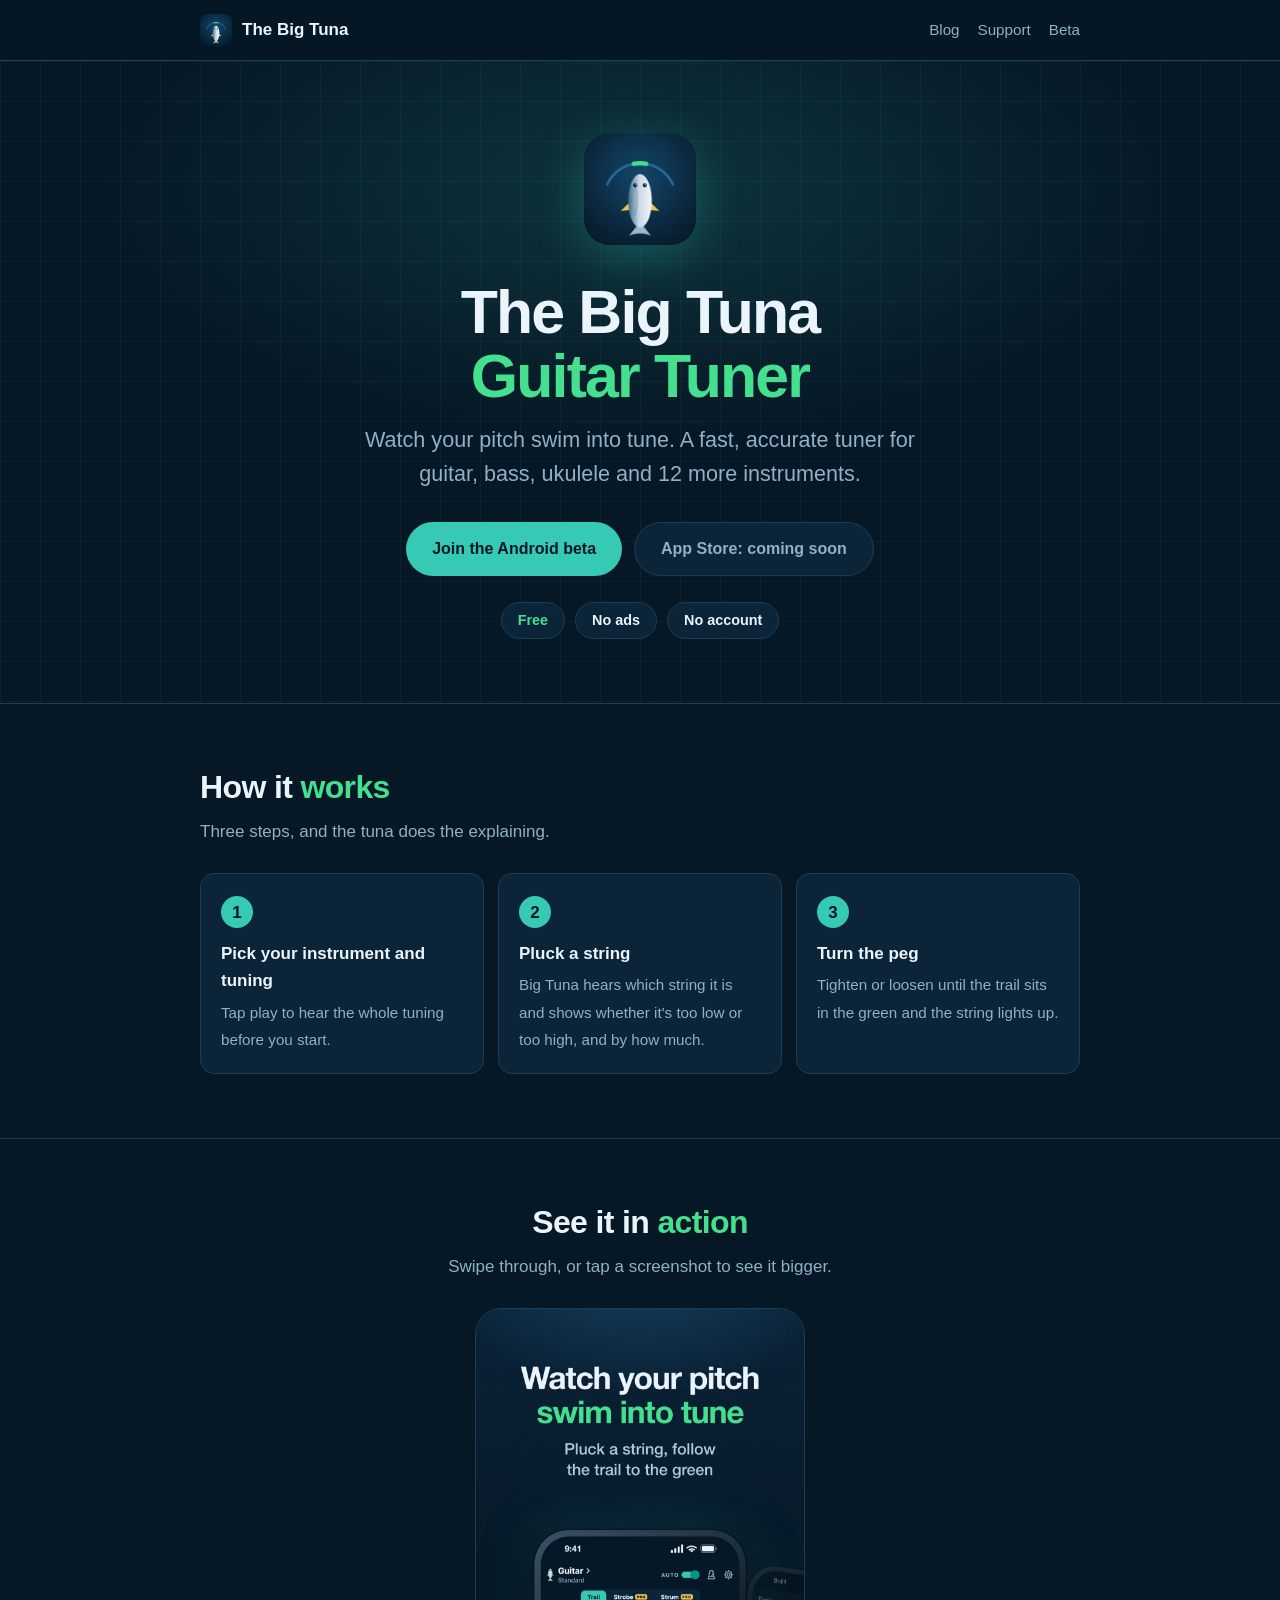
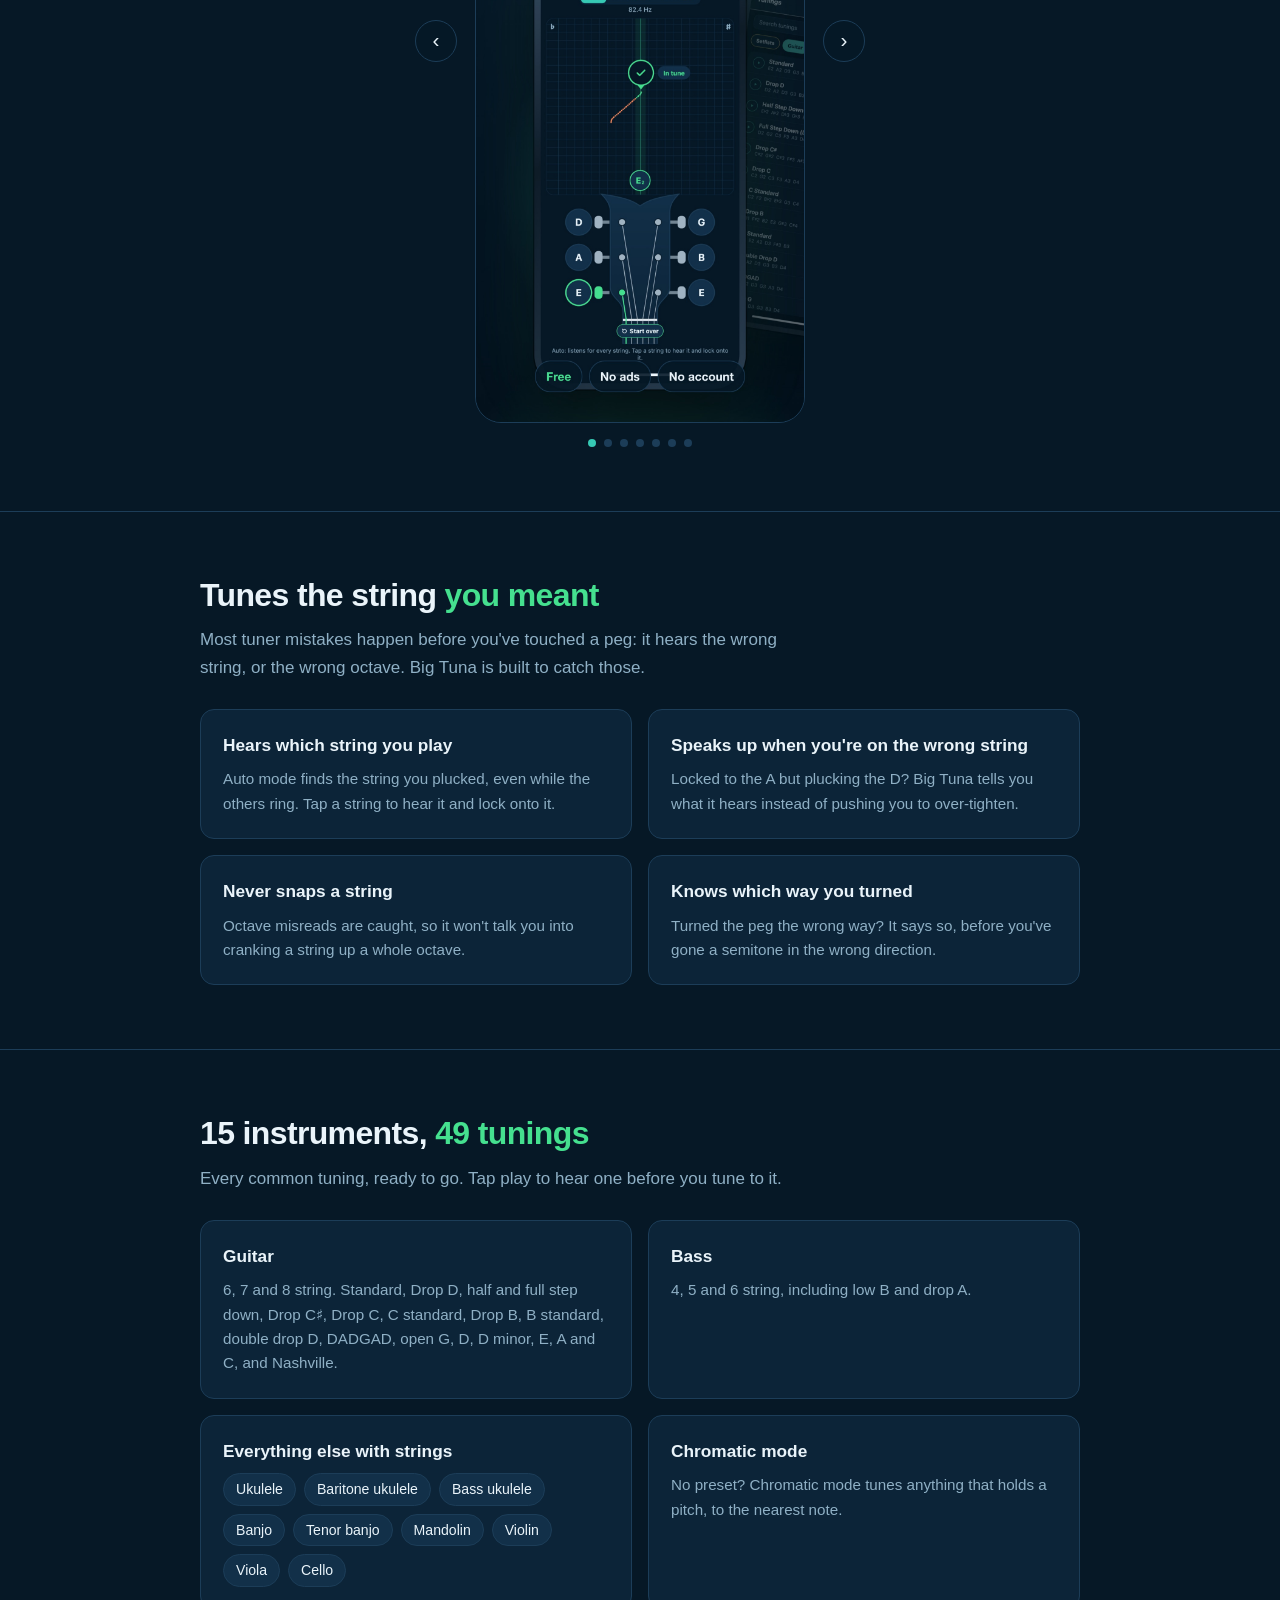
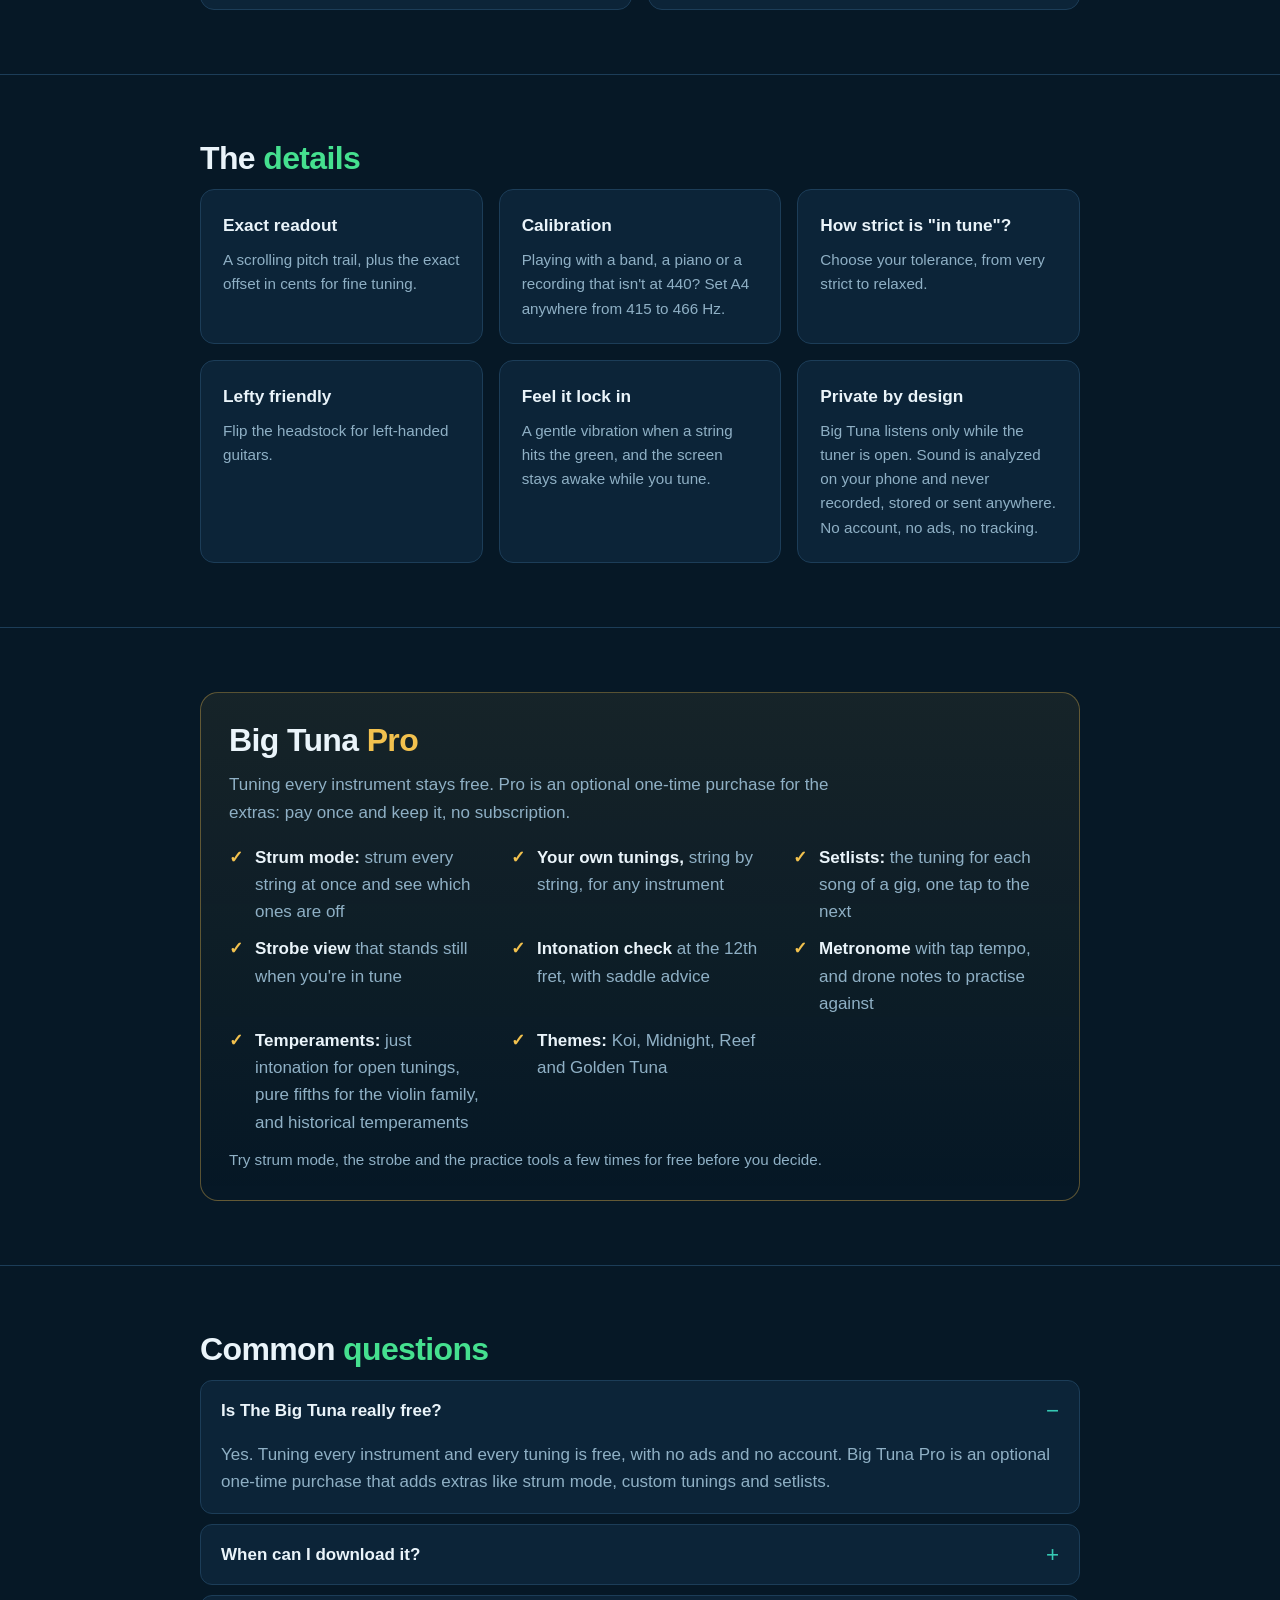
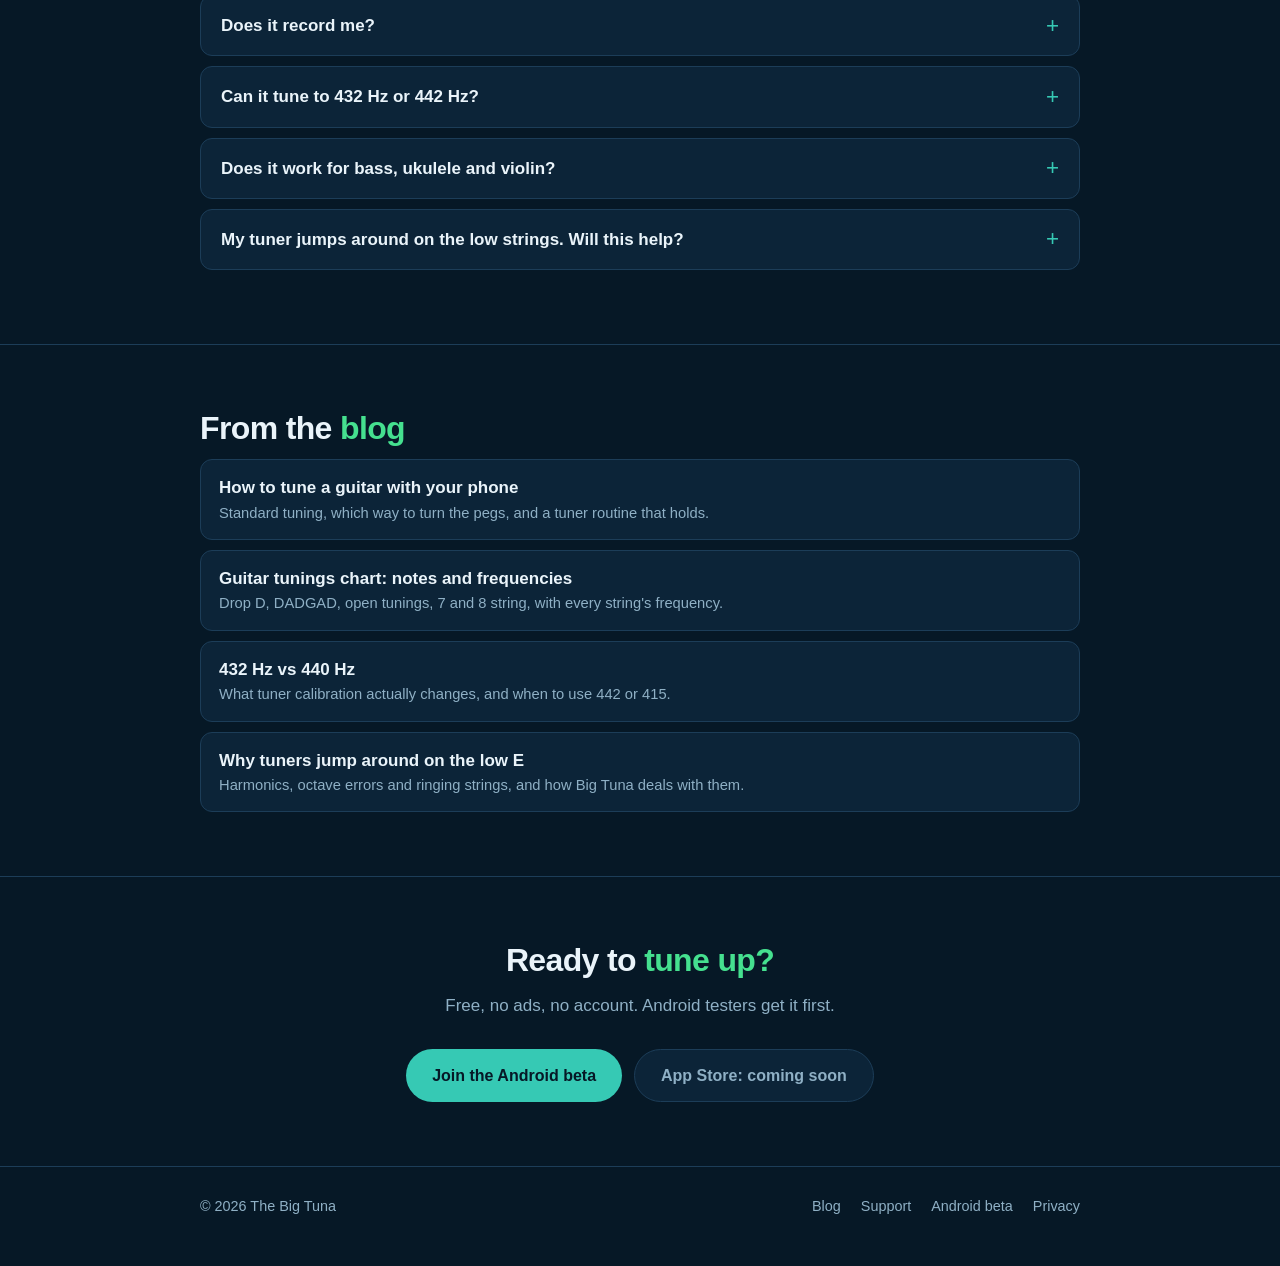
==== index.html @ bd8655a1 "Deploy site 2026-11-20T17:50Z" ====
<!doctype html>
<html lang="en">
<head>
  <meta charset="utf-8">
  <meta name="viewport" content="width=device-width, initial-scale=1">
  <title>The Big Tuna - Free Guitar Tuner App for Guitar, Bass &amp; Ukulele</title>
  <meta name="description" content="A fast, accurate tuner for guitar, bass, ukulele and 12 more instruments. Hears which string you play, 49 tunings, no ads, no account. Free for iPhone and Android.">
  <link rel="canonical" href="https://tnrich.github.io/big-tuna-site/">
  <link rel="icon" href="img/favicon.png">
  <meta name="theme-color" content="#061826">
  <meta property="og:type" content="website">
  <meta property="og:site_name" content="The Big Tuna">
  <meta property="og:url" content="https://tnrich.github.io/big-tuna-site/">
  <meta property="og:title" content="The Big Tuna - Guitar Tuner">
  <meta property="og:description" content="Watch your pitch swim into tune. Guitar, bass, ukulele and 12 more. Free, no ads, no account.">
  <meta property="og:image" content="https://tnrich.github.io/big-tuna-site/img/og.png">
  <meta name="twitter:card" content="summary_large_image">
  <meta name="twitter:title" content="The Big Tuna - Guitar Tuner">
  <meta name="twitter:description" content="Watch your pitch swim into tune. Guitar, bass, ukulele and 12 more. Free, no ads, no account.">
  <meta name="twitter:image" content="https://tnrich.github.io/big-tuna-site/img/og.png">
  <link rel="stylesheet" href="style.css?v=20eb42f7">
</head>
<body>

<nav>
  <div class="wrap">
    <a class="brand" href="./"><img src="img/icon.png" alt=""><span>The Big Tuna</span></a>
    <a class="link" href="blog/">Blog</a>
    <a class="link" href="support/">Support</a>
    <a class="link" href="beta/">Beta</a>
  </div>
</nav>

<header class="hero">
  <div class="wrap">
    <img class="icon" src="img/icon.png" width="112" height="112" alt="The Big Tuna app icon: a tuna swimming up the middle of a tuning meter">
    <h1>The Big Tuna <span class="green">Guitar Tuner</span></h1>
    <p class="tagline">Watch your pitch swim into tune. A fast, accurate tuner for guitar, bass, ukulele and 12 more instruments.</p>
    <div class="ctas">
      <a class="btn" href="beta/">Join the Android beta</a>
      <span class="btn soon">App Store: coming soon</span>
    </div>
    <div class="pills">
      <span class="pill green">Free</span>
      <span class="pill">No ads</span>
      <span class="pill">No account</span>
    </div>
  </div>
</header>

<section>
  <div class="wrap">
    <h2>How it <span class="accent">works</span></h2>
    <p class="lede">Three steps, and the tuna does the explaining.</p>
    <ol class="steps">
      <li><strong>Pick your instrument and tuning</strong><span>Tap play to hear the whole tuning before you start.</span></li>
      <li><strong>Pluck a string</strong><span>Big Tuna hears which string it is and shows whether it's too low or too high, and by how much.</span></li>
      <li><strong>Turn the peg</strong><span>Tighten or loosen until the trail sits in the green and the string lights up.</span></li>
    </ol>
  </div>
</section>

<section>
  <div class="wrap center">
    <h2>See it in <span class="accent">action</span></h2>
    <p class="lede">Swipe through, or tap a screenshot to see it bigger.</p>
    <div class="carousel">
      <button class="arrow prev" aria-label="Previous screenshot">&#8249;</button>
      <div class="shots">
        <img src="img/shots/01.jpg" width="1080" height="2346" alt="Watch your pitch swim into tune: the pitch trail reaching the green line on the low E string">
        <img src="img/shots/02.jpg" width="1080" height="2346" loading="lazy" alt="Know which way to turn: the A string reads 14 cents low, with a hint to tighten it">
        <img src="img/shots/03.jpg" width="1080" height="2346" loading="lazy" alt="49 tunings, 15 instruments: the tuning list with Drop D, DADGAD, open tunings and a play button to hear each one">
        <img src="img/shots/04.jpg" width="1080" height="2346" loading="lazy" alt="Hears which string you play: auto mode recognising the low D string in Drop D">
        <img src="img/shots/05.jpg" width="1080" height="2346" loading="lazy" alt="Not just guitar: ukulele and 5-string bass tunings">
        <img src="img/shots/06.jpg" width="1080" height="2346" loading="lazy" alt="Chromatic mode for any instrument that holds a pitch">
        <img src="img/shots/07.jpg" width="1080" height="2346" loading="lazy" alt="Private, free, no ads: sound stays on your phone, left-handed headstock and a gentle buzz when a string locks in">
      </div>
      <button class="arrow next" aria-label="Next screenshot">&#8250;</button>
      <div class="dots"></div>
    </div>
  </div>
</section>

<section>
  <div class="wrap">
    <h2>Tunes the string <span class="accent">you meant</span></h2>
    <p class="lede">Most tuner mistakes happen before you've touched a peg: it hears the wrong string, or the wrong octave. Big Tuna is built to catch those.</p>
    <div class="cards two">
      <div class="card"><h3>Hears which string you play</h3><p>Auto mode finds the string you plucked, even while the others ring. Tap a string to hear it and lock onto it.</p></div>
      <div class="card"><h3>Speaks up when you're on the wrong string</h3><p>Locked to the A but plucking the D? Big Tuna tells you what it hears instead of pushing you to over-tighten.</p></div>
      <div class="card"><h3>Never snaps a string</h3><p>Octave misreads are caught, so it won't talk you into cranking a string up a whole octave.</p></div>
      <div class="card"><h3>Knows which way you turned</h3><p>Turned the peg the wrong way? It says so, before you've gone a semitone in the wrong direction.</p></div>
    </div>
  </div>
</section>

<section>
  <div class="wrap">
    <h2>15 instruments, <span class="accent">49 tunings</span></h2>
    <p class="lede">Every common tuning, ready to go. Tap play to hear one before you tune to it.</p>
    <div class="cards two">
      <div class="card"><h3>Guitar</h3><p>6, 7 and 8 string. Standard, Drop D, half and full step down, Drop C&sharp;, Drop C, C standard, Drop B, B standard, double drop D, DADGAD, open G, D, D minor, E, A and C, and Nashville.</p></div>
      <div class="card"><h3>Bass</h3><p>4, 5 and 6 string, including low B and drop A.</p></div>
      <div class="card"><h3>Everything else with strings</h3>
        <div class="chips"><span>Ukulele</span><span>Baritone ukulele</span><span>Bass ukulele</span><span>Banjo</span><span>Tenor banjo</span><span>Mandolin</span><span>Violin</span><span>Viola</span><span>Cello</span></div>
      </div>
      <div class="card"><h3>Chromatic mode</h3><p>No preset? Chromatic mode tunes anything that holds a pitch, to the nearest note.</p></div>
    </div>
  </div>
</section>

<section>
  <div class="wrap">
    <h2>The <span class="accent">details</span></h2>
    <div class="cards">
      <div class="card"><h3>Exact readout</h3><p>A scrolling pitch trail, plus the exact offset in cents for fine tuning.</p></div>
      <div class="card"><h3>Calibration</h3><p>Playing with a band, a piano or a recording that isn't at 440? Set A4 anywhere from 415 to 466&nbsp;Hz.</p></div>
      <div class="card"><h3>How strict is "in tune"?</h3><p>Choose your tolerance, from very strict to relaxed.</p></div>
      <div class="card"><h3>Lefty friendly</h3><p>Flip the headstock for left-handed guitars.</p></div>
      <div class="card"><h3>Feel it lock in</h3><p>A gentle vibration when a string hits the green, and the screen stays awake while you tune.</p></div>
      <div class="card"><h3>Private by design</h3><p>Big Tuna listens only while the tuner is open. Sound is analyzed on your phone and never recorded, stored or sent anywhere. No account, no ads, no tracking.</p></div>
    </div>
  </div>
</section>

<section>
  <div class="wrap">
    <div class="pro">
      <h2>Big Tuna <span class="gold">Pro</span></h2>
      <p class="lede" style="margin-bottom:0">Tuning every instrument stays free. Pro is an optional one-time purchase for the extras: pay once and keep it, no subscription.</p>
      <ul>
        <li><strong>Strum mode:</strong> strum every string at once and see which ones are off</li>
        <li><strong>Your own tunings,</strong> string by string, for any instrument</li>
        <li><strong>Setlists:</strong> the tuning for each song of a gig, one tap to the next</li>
        <li><strong>Strobe view</strong> that stands still when you're in tune</li>
        <li><strong>Intonation check</strong> at the 12th fret, with saddle advice</li>
        <li><strong>Metronome</strong> with tap tempo, and drone notes to practise against</li>
        <li><strong>Temperaments:</strong> just intonation for open tunings, pure fifths for the violin family, and historical temperaments</li>
        <li><strong>Themes:</strong> Koi, Midnight, Reef and Golden Tuna</li>
      </ul>
      <p class="note">Try strum mode, the strobe and the practice tools a few times for free before you decide.</p>
    </div>
  </div>
</section>

<section>
  <div class="wrap">
    <h2>Common <span class="accent">questions</span></h2>
    <div class="faq">
      <details open>
        <summary>Is The Big Tuna really free?</summary>
        <p>Yes. Tuning every instrument and every tuning is free, with no ads and no account. Big Tuna Pro is an optional one-time purchase that adds extras like strum mode, custom tunings and setlists.</p>
      </details>
      <details>
        <summary>When can I download it?</summary>
        <p>Big Tuna is coming to the App Store and Google Play. On Android you can use it today by joining the free beta.</p>
      </details>
      <details>
        <summary>Does it record me?</summary>
        <p>No. It listens only while the tuner is open, analyzes the sound on your phone in real time, and never records, stores or sends it anywhere.</p>
      </details>
      <details>
        <summary>Can it tune to 432 Hz or 442 Hz?</summary>
        <p>Yes. Settings &rarr; Calibration (A4) sets the reference pitch anywhere from 415 to 466&nbsp;Hz.</p>
      </details>
      <details>
        <summary>Does it work for bass, ukulele and violin?</summary>
        <p>Yes: 4, 5 and 6 string bass, soprano, concert, tenor, baritone and bass ukulele, banjo, tenor banjo, mandolin, violin, viola and cello, plus a chromatic mode for anything else.</p>
      </details>
      <details>
        <summary>My tuner jumps around on the low strings. Will this help?</summary>
        <p>That's exactly what Big Tuna is built to handle: it catches octave misreads and picks out the string you plucked while others ring. Plucking one string firmly, close to the phone, helps any tuner.</p>
      </details>
    </div>
  </div>
</section>

<section>
  <div class="wrap">
    <h2>From the <span class="accent">blog</span></h2>
    <div class="readnext">
      <a href="blog/how-to-tune-a-guitar-with-your-phone/">How to tune a guitar with your phone<span>Standard tuning, which way to turn the pegs, and a tuner routine that holds.</span></a>
      <a href="blog/guitar-tunings-chart/">Guitar tunings chart: notes and frequencies<span>Drop D, DADGAD, open tunings, 7 and 8 string, with every string's frequency.</span></a>
      <a href="blog/432-hz-vs-440-hz/">432 Hz vs 440 Hz<span>What tuner calibration actually changes, and when to use 442 or 415.</span></a>
      <a href="blog/why-guitar-tuners-jump-around/">Why tuners jump around on the low E<span>Harmonics, octave errors and ringing strings, and how Big Tuna deals with them.</span></a>
    </div>
  </div>
</section>

<section>
  <div class="wrap center">
    <h2>Ready to <span class="accent">tune up?</span></h2>
    <p class="lede">Free, no ads, no account. Android testers get it first.</p>
    <div class="ctas">
      <a class="btn" href="beta/">Join the Android beta</a>
      <span class="btn soon">App Store: coming soon</span>
    </div>
  </div>
</section>

<footer>
  <div class="wrap">
    <span>© 2026 The Big Tuna</span>
    <a href="blog/">Blog</a>
    <a href="support/">Support</a>
    <a href="beta/">Android beta</a>
    <a href="privacy/">Privacy</a>
  </div>
</footer>

<div class="lightbox" id="lightbox"><img alt=""></div>
<script>
  const lb = document.getElementById('lightbox'), lbImg = lb.querySelector('img');
  document.querySelectorAll('.shots img').forEach(img => img.addEventListener('click', () => {
    lbImg.src = img.src; lbImg.alt = img.alt; lb.classList.add('open');
  }));
  lb.addEventListener('click', () => lb.classList.remove('open'));
  document.addEventListener('keydown', e => { if (e.key === 'Escape') lb.classList.remove('open'); });

  const track = document.querySelector('.shots'), slides = [...track.children], dots = document.querySelector('.dots');
  slides.forEach((_, i) => { const d = document.createElement('button'); d.setAttribute('aria-label', 'Screenshot ' + (i + 1)); d.onclick = () => go(i); dots.appendChild(d); });
  const go = i => track.scrollTo({ left: slides[(i + slides.length) % slides.length].offsetLeft - track.offsetLeft, behavior: 'smooth' });
  const current = () => Math.round(track.scrollLeft / (slides[0].offsetWidth + 16));
  document.querySelector('.arrow.prev').onclick = () => go(current() - 1);
  document.querySelector('.arrow.next').onclick = () => go(current() + 1);
  const sync = () => [...dots.children].forEach((d, i) => d.classList.toggle('active', i === current()));
  track.addEventListener('scroll', sync, { passive: true }); sync();
</script>

<script type="application/ld+json">
{
  "@context": "https://schema.org",
  "@graph": [
    {
      "@type": "WebSite",
      "@id": "https://tnrich.github.io/big-tuna-site/#website",
      "name": "The Big Tuna",
      "alternateName": ["Big Tuna", "The Big Tuna - Guitar Tuner", "Big Tuna Guitar Tuner"],
      "url": "https://tnrich.github.io/big-tuna-site/",
      "inLanguage": "en"
    },
    {
      "@type": "MobileApplication",
      "name": "The Big Tuna - Guitar Tuner",
      "alternateName": ["The Big Tuna", "Big Tuna", "Big Tuna Guitar Tuner"],
      "operatingSystem": "iOS, Android",
      "applicationCategory": "MusicApplication",
      "applicationSubCategory": "Tuner",
      "description": "A fast, accurate tuner for guitar, bass, ukulele and 12 more instruments, with 49 tunings, automatic string detection and a chromatic mode. Free, no ads, no account.",
      "url": "https://tnrich.github.io/big-tuna-site/",
      "image": "https://tnrich.github.io/big-tuna-site/img/icon.png",
      "screenshot": "https://tnrich.github.io/big-tuna-site/img/shots/01.jpg",
      "offers": [
        { "@type": "Offer", "price": "0", "priceCurrency": "USD", "description": "Free" },
        { "@type": "Offer", "price": "4.99", "priceCurrency": "USD", "description": "Big Tuna Pro, one-time purchase" }
      ]
    },
    {
      "@type": "FAQPage",
      "mainEntity": [
        { "@type": "Question", "name": "Is The Big Tuna really free?", "acceptedAnswer": { "@type": "Answer", "text": "Yes. Tuning every instrument and every tuning is free, with no ads and no account. Big Tuna Pro is an optional one-time purchase that adds extras like strum mode, custom tunings and setlists." } },
        { "@type": "Question", "name": "When can I download it?", "acceptedAnswer": { "@type": "Answer", "text": "Big Tuna is coming to the App Store and Google Play. On Android you can use it today by joining the free beta." } },
        { "@type": "Question", "name": "Does it record me?", "acceptedAnswer": { "@type": "Answer", "text": "No. It listens only while the tuner is open, analyzes the sound on your phone in real time, and never records, stores or sends it anywhere." } },
        { "@type": "Question", "name": "Can it tune to 432 Hz or 442 Hz?", "acceptedAnswer": { "@type": "Answer", "text": "Yes. Settings → Calibration (A4) sets the reference pitch anywhere from 415 to 466 Hz." } },
        { "@type": "Question", "name": "Does it work for bass, ukulele and violin?", "acceptedAnswer": { "@type": "Answer", "text": "Yes: 4, 5 and 6 string bass, soprano, concert, tenor, baritone and bass ukulele, banjo, tenor banjo, mandolin, violin, viola and cello, plus a chromatic mode for anything else." } },
        { "@type": "Question", "name": "My tuner jumps around on the low strings. Will this help?", "acceptedAnswer": { "@type": "Answer", "text": "That's exactly what Big Tuna is built to handle: it catches octave misreads and picks out the string you plucked while others ring. Plucking one string firmly, close to the phone, helps any tuner." } }
      ]
    }
  ]
}
</script>
</body>
</html>
---- style.css ----
:root {
  --bg: #061826;
  --raised: #0c2438;
  --raised-2: #123049;
  --border: #1c3d58;
  --text: #eaf4fa;
  --muted: #8fb0c5;
  --accent: #36c9b4;
  --green: #45e08f;
  --gold: #f2c14e;
  --coral: #ff8a5b;
  --grid: rgba(54, 201, 180, 0.06);
}

* { margin: 0; padding: 0; box-sizing: border-box; }
html { scroll-behavior: smooth; }
body {
  background: var(--bg);
  color: var(--text);
  font: 17px/1.6 -apple-system, BlinkMacSystemFont, "Segoe UI", Roboto, Helvetica, Arial, sans-serif;
  -webkit-font-smoothing: antialiased;
}
a { color: var(--accent); }
img { max-width: 100%; }

.wrap { max-width: 920px; margin: 0 auto; padding: 0 20px; }
.narrow { max-width: 720px; }

/* Nav */
nav { border-bottom: 1px solid var(--border); padding: 14px 0; background: rgba(6, 24, 38, 0.85); position: sticky; top: 0; z-index: 20; backdrop-filter: blur(10px); -webkit-backdrop-filter: blur(10px); }
nav .wrap { display: flex; align-items: center; gap: 18px; }
nav img { width: 32px; height: 32px; border-radius: 8px; }
nav .brand { display: flex; align-items: center; gap: 10px; font-weight: 700; color: var(--text); text-decoration: none; margin-right: auto; white-space: nowrap; }
nav a.link { color: var(--muted); text-decoration: none; font-size: 0.95rem; white-space: nowrap; }
nav a.link:hover, nav a.link[aria-current] { color: var(--text); }
@media (max-width: 480px) {
  nav .wrap { gap: 12px; }
  nav .brand span { display: none; }
  nav a.link { font-size: 0.9rem; }
}

/* Hero */
.hero {
  position: relative;
  overflow: hidden;
  padding: 72px 0 64px;
  text-align: center;
  background:
    radial-gradient(ellipse 60% 55% at 50% 20%, rgba(54, 201, 180, 0.16), transparent 70%),
    linear-gradient(var(--grid) 1px, transparent 1px) 0 0 / 40px 40px,
    linear-gradient(90deg, var(--grid) 1px, transparent 1px) 0 0 / 40px 40px;
  border-bottom: 1px solid var(--border);
}
.hero .icon { width: 112px; height: 112px; border-radius: 26px; box-shadow: 0 12px 48px rgba(54, 201, 180, 0.28); }
.hero h1 { font-size: clamp(2.3rem, 7vw, 3.8rem); line-height: 1.05; letter-spacing: -0.03em; margin: 28px 0 14px; }
.hero h1 .green { color: var(--green); display: block; }
.hero .tagline { font-size: clamp(1.1rem, 2.6vw, 1.35rem); color: var(--muted); max-width: 560px; margin: 0 auto; }
.ctas { display: flex; gap: 12px; justify-content: center; flex-wrap: wrap; margin-top: 30px; }
.btn {
  display: inline-flex; align-items: center; gap: 8px;
  background: var(--accent); color: var(--bg);
  font-weight: 700; text-decoration: none;
  padding: 13px 26px; border-radius: 999px; border: 0;
  font-size: 1rem; cursor: pointer; font-family: inherit;
}
.btn:hover { background: var(--green); }
.btn.ghost { background: transparent; color: var(--text); border: 1px solid var(--border); }
.btn.ghost:hover { border-color: var(--accent); background: transparent; }
.btn.soon { background: var(--raised); color: var(--muted); border: 1px solid var(--border); cursor: default; }
.pills { display: flex; gap: 10px; justify-content: center; flex-wrap: wrap; margin-top: 26px; }
.pill { border: 1px solid var(--border); background: var(--raised); border-radius: 999px; padding: 6px 16px; font-size: 0.9rem; font-weight: 600; }
.pill.green { color: var(--green); }

/* Sections */
section { padding: 64px 0; }
section + section { border-top: 1px solid var(--border); }
h2 { font-size: clamp(1.6rem, 4vw, 2rem); line-height: 1.2; letter-spacing: -0.02em; margin-bottom: 12px; }
h2 .accent { color: var(--green); }
.lede { color: var(--muted); max-width: 620px; margin-bottom: 28px; }
.center { text-align: center; }
.center .lede { margin-left: auto; margin-right: auto; }

.steps { list-style: none; counter-reset: step; display: grid; gap: 14px; grid-template-columns: repeat(auto-fit, minmax(240px, 1fr)); }
.steps li { counter-increment: step; background: var(--raised); border: 1px solid var(--border); border-radius: 14px; padding: 22px 20px 20px; }
.steps li::before {
  content: counter(step);
  display: flex; align-items: center; justify-content: center;
  width: 32px; height: 32px; border-radius: 50%;
  background: var(--accent); color: var(--bg); font-weight: 800; margin-bottom: 12px;
}
.steps strong { display: block; margin-bottom: 4px; }
.steps span { color: var(--muted); font-size: 0.95rem; }

.cards { display: grid; grid-template-columns: repeat(auto-fit, minmax(250px, 1fr)); gap: 16px; }
.cards.two { grid-template-columns: repeat(2, 1fr); }
@media (max-width: 640px) { .cards.two { grid-template-columns: 1fr; } }
.card { background: var(--raised); border: 1px solid var(--border); border-radius: 14px; padding: 22px; }
.card h3 { font-size: 1.08rem; margin-bottom: 8px; }
.card p { color: var(--muted); font-size: 0.95rem; }
.card .tag { display: inline-block; font-size: 0.7rem; font-weight: 800; letter-spacing: 0.06em; color: var(--bg); background: var(--gold); border-radius: 6px; padding: 1px 7px; margin-left: 6px; vertical-align: 2px; }

.chips { display: flex; flex-wrap: wrap; gap: 8px; margin-top: 8px; }
.chips span { background: var(--raised-2); border: 1px solid var(--border); border-radius: 999px; padding: 4px 12px; font-size: 0.88rem; }

.pro { background: linear-gradient(180deg, rgba(242, 193, 78, 0.07), transparent); border: 1px solid rgba(242, 193, 78, 0.35); border-radius: 18px; padding: 28px; }
.pro h2 .gold { color: var(--gold); }
.pro ul { list-style: none; display: grid; gap: 10px 24px; grid-template-columns: repeat(auto-fit, minmax(250px, 1fr)); margin: 18px 0 8px; }
.pro li { padding-left: 26px; position: relative; color: var(--muted); }
.pro li::before { content: "✓"; position: absolute; left: 0; color: var(--gold); font-weight: 800; }
.pro li strong { color: var(--text); }
.pro .note { color: var(--muted); font-size: 0.95rem; margin-top: 12px; }

/* Screenshot carousel */
.carousel { position: relative; max-width: 330px; margin: 8px auto 0; }
.shots { display: flex; gap: 16px; overflow-x: auto; scroll-snap-type: x mandatory; scrollbar-width: none; }
.shots::-webkit-scrollbar { display: none; }
.shots img { flex: 0 0 100%; width: 100%; height: auto; scroll-snap-align: center; border-radius: 26px; border: 1px solid var(--border); cursor: zoom-in; }
.carousel .arrow { position: absolute; top: 45%; transform: translateY(-50%); width: 42px; height: 42px; border-radius: 50%; border: 1px solid var(--border); background: rgba(6, 24, 38, 0.8); color: var(--text); font-size: 1.3rem; line-height: 1; cursor: pointer; }
.carousel .arrow:hover { border-color: var(--accent); }
.carousel .prev { left: -60px; }
.carousel .next { right: -60px; }
@media (max-width: 480px) { .carousel .prev { left: 8px; } .carousel .next { right: 8px; } }
.dots { display: flex; justify-content: center; gap: 8px; margin-top: 16px; }
.dots button { width: 8px; height: 8px; border-radius: 50%; border: 0; padding: 0; background: var(--border); cursor: pointer; }
.dots button.active { background: var(--accent); }
.lightbox { position: fixed; inset: 0; z-index: 50; display: none; align-items: center; justify-content: center; background: rgba(0, 0, 0, 0.9); padding: 24px; cursor: zoom-out; }
.lightbox.open { display: flex; }
.lightbox img { max-height: 100%; max-width: 100%; border-radius: 24px; }

/* FAQ */
.faq details { background: var(--raised); border: 1px solid var(--border); border-radius: 12px; margin-bottom: 10px; }
.faq summary { cursor: pointer; padding: 16px 20px; font-weight: 600; list-style: none; position: relative; padding-right: 48px; }
.faq summary::-webkit-details-marker { display: none; }
.faq summary::after { content: "+"; position: absolute; right: 20px; top: 50%; transform: translateY(-50%); color: var(--accent); font-size: 1.4rem; font-weight: 400; }
.faq details[open] summary::after { content: "−"; }
.faq details p { padding: 0 20px 18px; color: var(--muted); }

.readnext { display: grid; gap: 10px; }
.readnext a { display: block; background: var(--raised); border: 1px solid var(--border); border-radius: 12px; padding: 14px 18px; color: var(--text); text-decoration: none; font-weight: 600; }
.readnext a:hover { border-color: var(--accent); }
.readnext a span { display: block; color: var(--muted); font-weight: 400; font-size: 0.92rem; }

/* Prose pages: support, privacy, beta, blog posts */
.prose { padding-top: 52px; padding-bottom: 72px; }
.prose h1 { font-size: clamp(1.9rem, 5vw, 2.5rem); line-height: 1.15; letter-spacing: -0.02em; margin-bottom: 10px; }
.prose .meta { color: var(--muted); margin-bottom: 32px; }
.prose h2 { font-size: 1.35rem; margin: 40px 0 12px; }
.prose h3 { font-size: 1.1rem; margin: 28px 0 8px; }
.prose p, .prose ul, .prose ol, .prose table, .prose pre { margin-bottom: 16px; }
.prose p, .prose li { color: #c9dbe6; }
.prose strong { color: var(--text); }
.prose ul, .prose ol { padding-left: 24px; }
.prose li { margin: 6px 0; }
.prose li::marker { color: var(--accent); }
.prose code { background: var(--raised); border: 1px solid var(--border); border-radius: 6px; padding: 1px 6px; font-size: 0.88em; }
.prose pre { background: var(--raised); border: 1px solid var(--border); border-radius: 12px; padding: 16px; overflow-x: auto; font-size: 0.88rem; line-height: 1.5; }
.prose pre code { background: none; border: 0; padding: 0; }
.prose blockquote { border-left: 3px solid var(--accent); padding-left: 16px; color: var(--muted); margin: 0 0 16px; }
.prose hr { border: 0; border-top: 1px solid var(--border); margin: 36px 0; }
.table-wrap { overflow-x: auto; margin-bottom: 16px; border: 1px solid var(--border); border-radius: 12px; }
.prose table { border-collapse: collapse; width: 100%; font-size: 0.93rem; margin: 0; }
.prose th, .prose td { text-align: left; padding: 9px 14px; border-bottom: 1px solid var(--border); white-space: nowrap; }
.prose th { background: var(--raised); color: var(--text); font-weight: 700; }
.prose td { color: #c9dbe6; }
.prose tr:last-child td { border-bottom: 0; }
.prose td.num, .prose th.num { text-align: right; font-variant-numeric: tabular-nums; }
.callout { background: var(--raised); border: 1px solid var(--border); border-left: 3px solid var(--accent); border-radius: 12px; padding: 16px 20px; margin: 20px 0 24px; }
.callout p:last-child { margin-bottom: 0; }
.callout.app { border-left-color: var(--gold); }
figure.shot { max-width: 300px; margin: 20px auto 26px; }
figure.shot img { display: block; width: 100%; height: auto; border: 1px solid var(--border); border-radius: 18px; }
figcaption { font-size: 0.86rem; color: var(--muted); margin-top: 8px; text-align: center; line-height: 1.45; }
.steps-list { padding-left: 1.4em; }
.steps-list li { margin: 0 0 1em; padding-left: 4px; }
.steps-list a { overflow-wrap: anywhere; }
.post-cta { margin-top: 40px; padding: 22px; background: var(--raised); border: 1px solid var(--border); border-radius: 14px; display: flex; gap: 16px; align-items: center; }
.post-cta img { width: 56px; height: 56px; border-radius: 13px; flex: none; }
.post-cta p { margin: 0 !important; color: var(--muted); }
.post-cta strong { display: block; color: var(--text); }

/* Blog index */
.posts { list-style: none; padding: 0 !important; }
.posts li { border-top: 1px solid var(--border); padding: 22px 0; margin: 0 !important; }
.posts li:last-child { border-bottom: 1px solid var(--border); }
.posts h2 { font-size: 1.2rem; margin: 0 0 6px; }
.posts h2 a { color: var(--text); text-decoration: none; }
.posts h2 a:hover { color: var(--accent); }
.posts p { margin: 0 0 6px !important; }
.posts .date { color: var(--muted); font-size: 0.88rem; }

/* Support contact form */
.contact-form { margin-top: 16px; display: grid; gap: 14px; }
.contact-form .row { display: grid; grid-template-columns: 1fr 1fr; gap: 14px; }
.contact-form label { display: grid; gap: 6px; font-size: 15px; font-weight: 600; }
.contact-form .opt { font-weight: 400; color: var(--muted); }
.contact-form input, .contact-form select, .contact-form textarea { width: 100%; background: var(--bg); color: var(--text); border: 1px solid var(--border); border-radius: 8px; padding: 10px 12px; font: inherit; font-weight: 400; }
.contact-form textarea { resize: vertical; }
.contact-form input:focus, .contact-form select:focus, .contact-form textarea:focus { outline: none; border-color: var(--accent); }
.contact-form button { justify-self: start; }
.contact-form button:disabled { opacity: 0.6; cursor: default; }
.contact-form .hp { position: absolute; left: -9999px; }
.form-status { margin: 0 !important; color: var(--green) !important; }
.form-status:empty { display: none; }
.form-status.error { color: var(--coral) !important; }
@media (max-width: 600px) { .contact-form .row { grid-template-columns: 1fr; } }

/* Footer */
footer { border-top: 1px solid var(--border); padding: 28px 0 48px; color: var(--muted); font-size: 0.9rem; }
footer .wrap { display: flex; flex-wrap: wrap; gap: 8px 20px; align-items: center; }
footer a { color: var(--muted); text-decoration: none; }
footer a:hover { color: var(--text); }
footer span:first-child { margin-right: auto; }
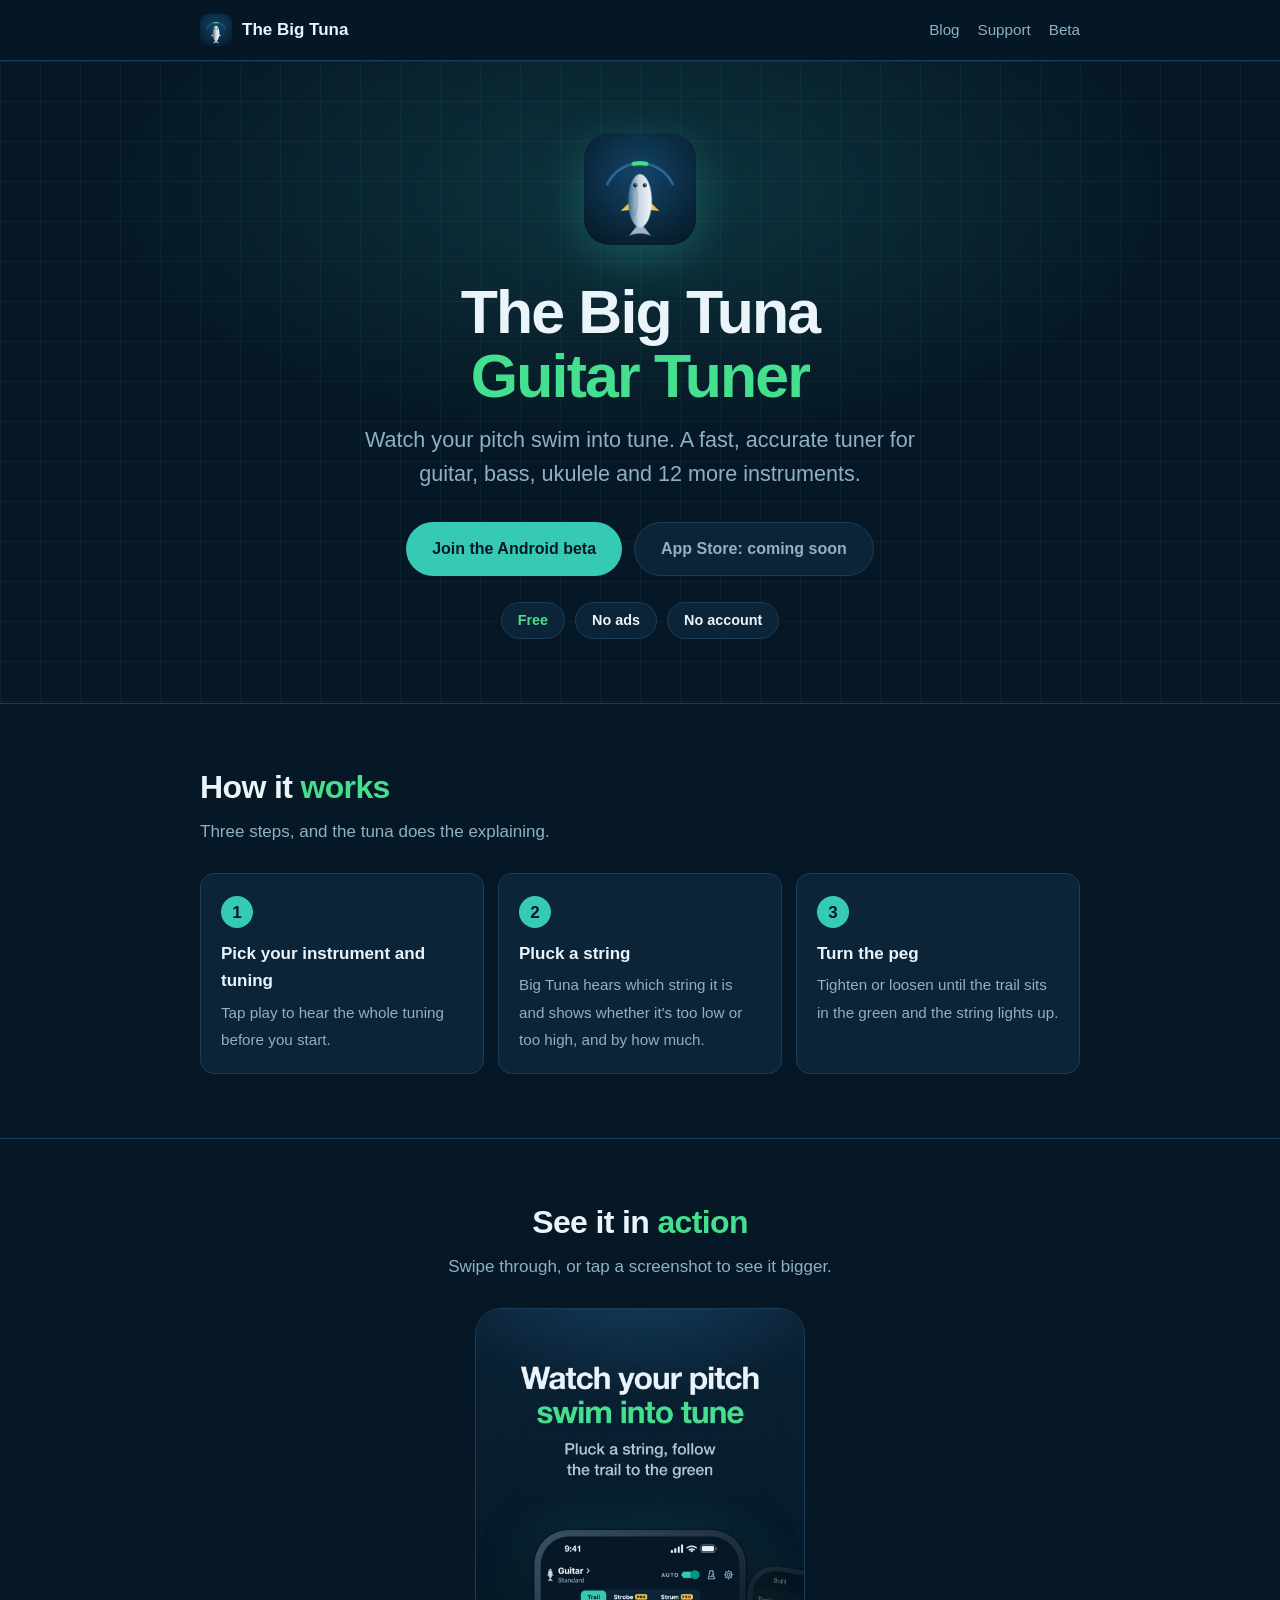
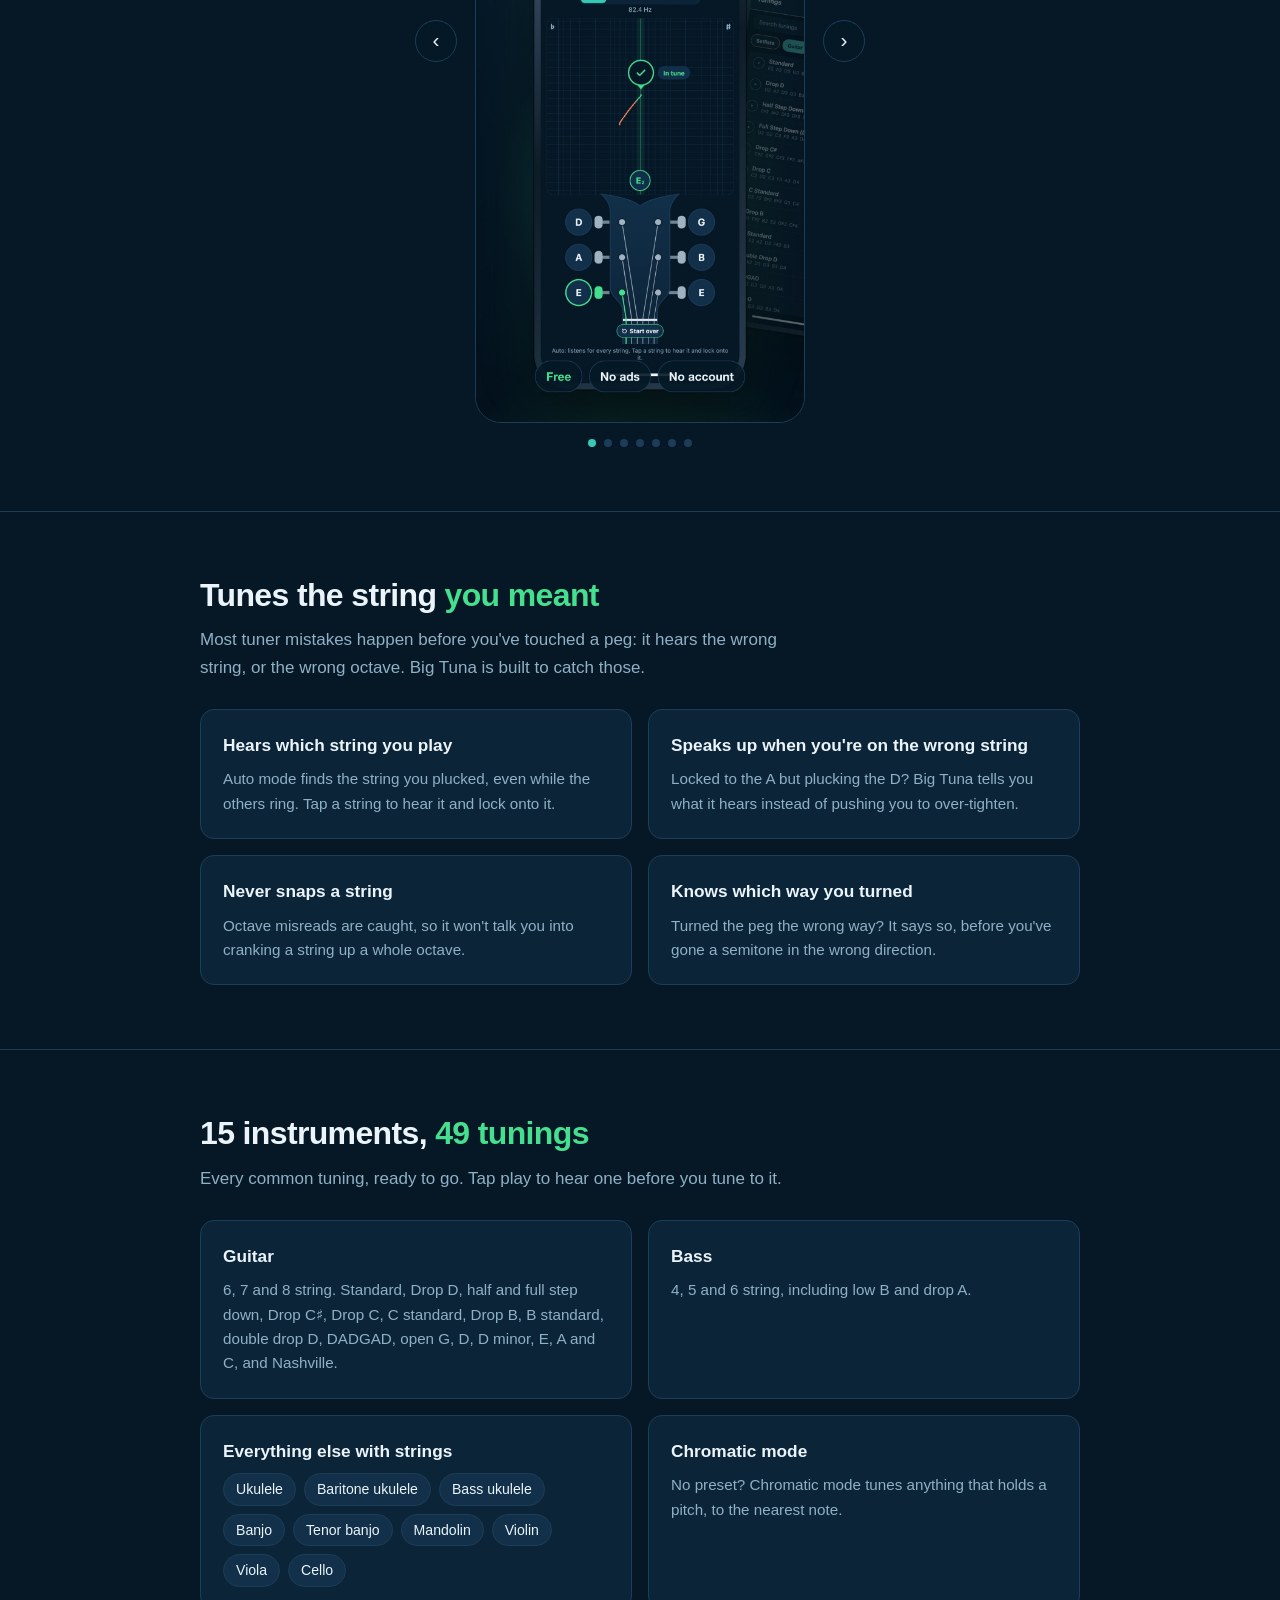
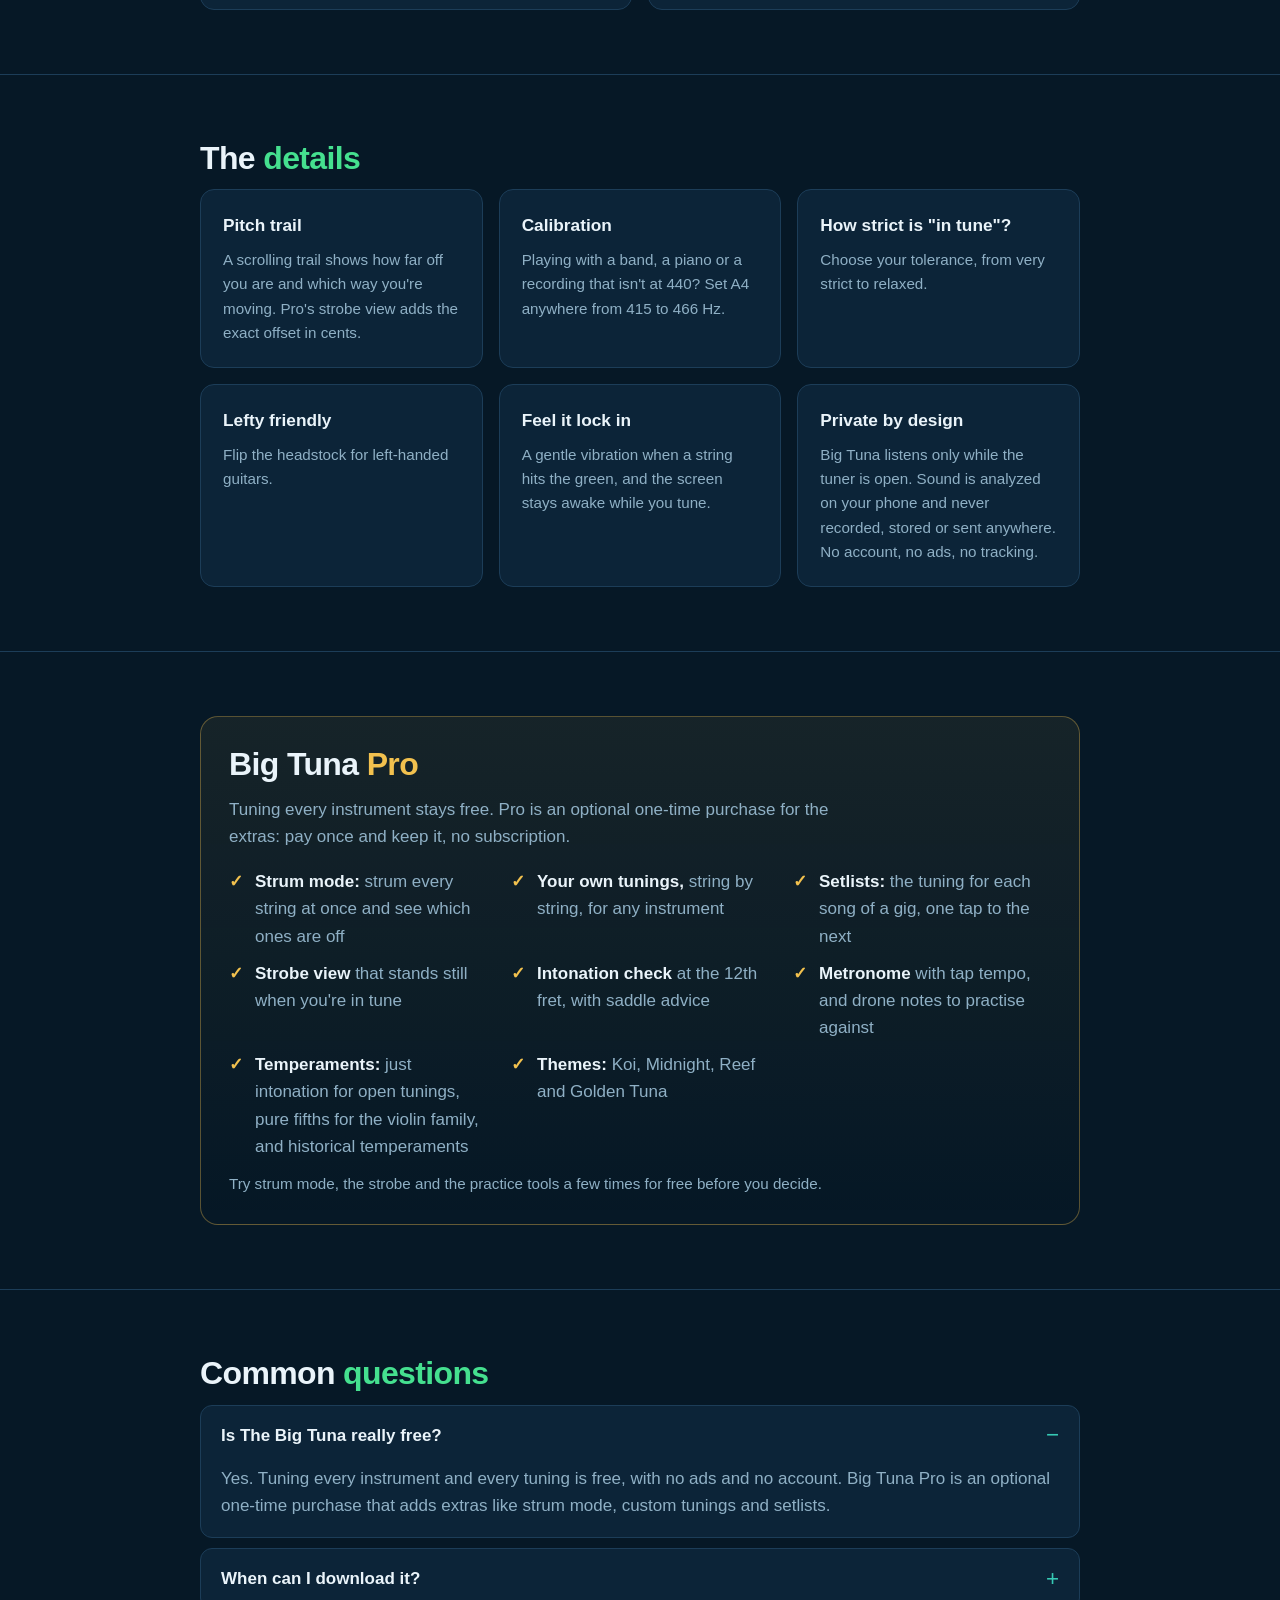
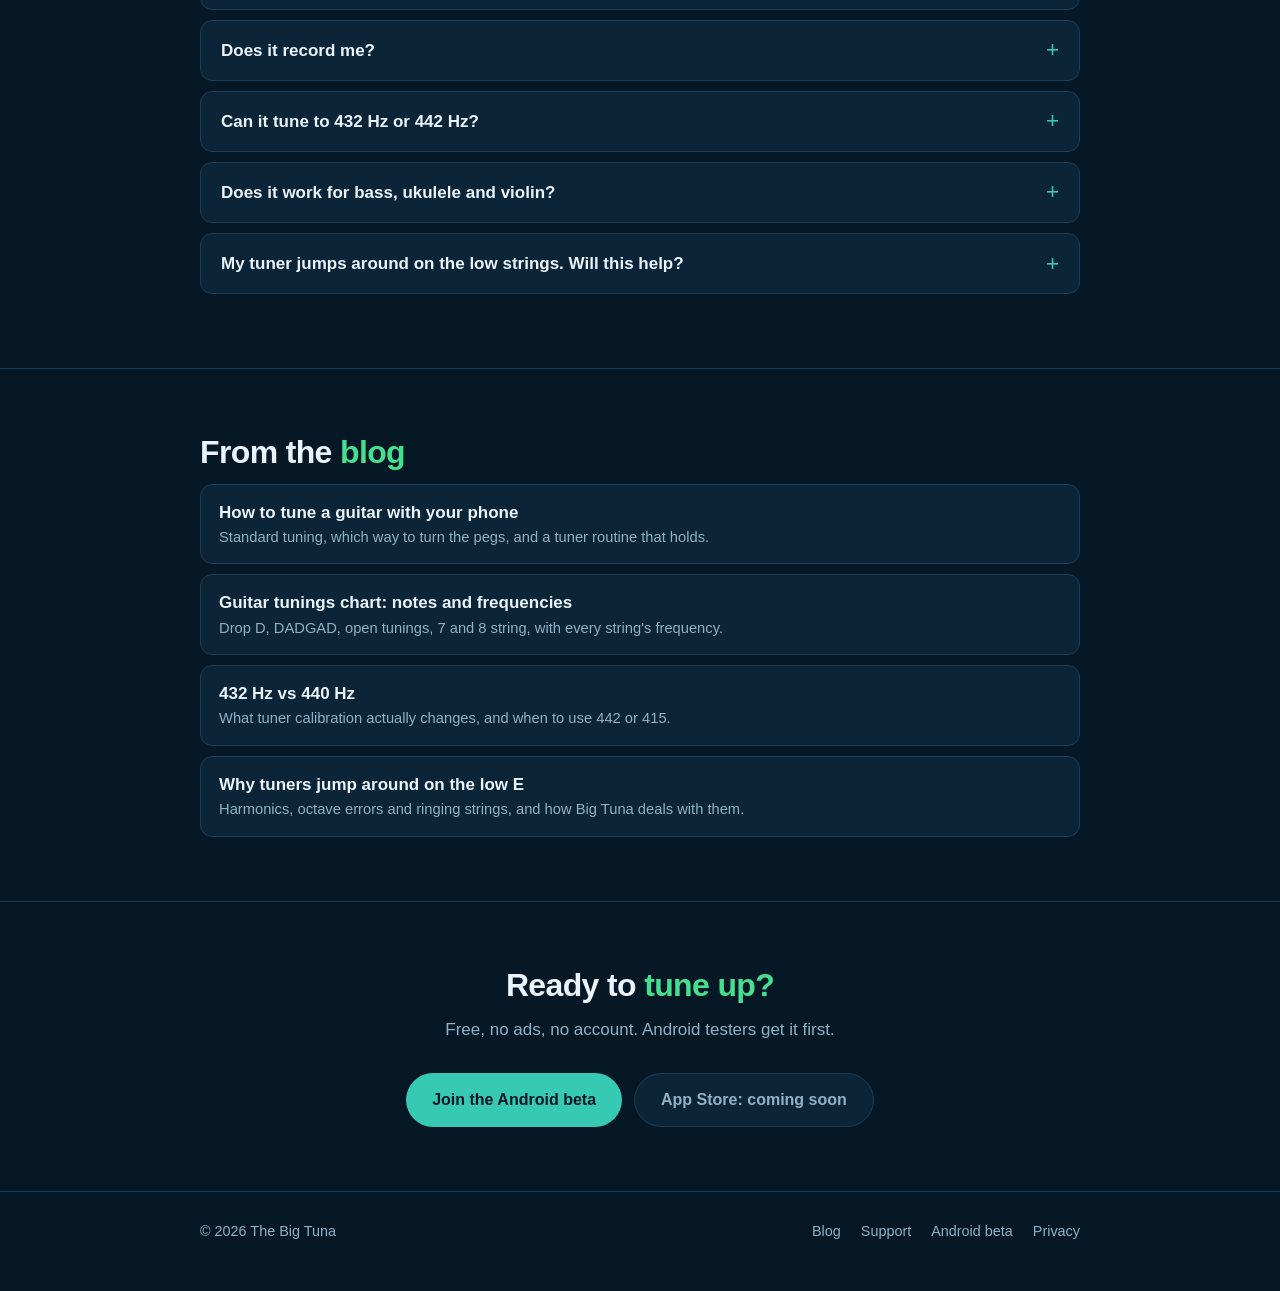
==== commit 65fcf8aa: "Deploy site 2026-11-23T18:23Z" ====
--- a/index.html
+++ b/index.html
@@ -68,7 +68,7 @@
       <button class="arrow prev" aria-label="Previous screenshot">&#8249;</button>
       <div class="shots">
         <img src="img/shots/01.jpg" width="1080" height="2346" alt="Watch your pitch swim into tune: the pitch trail reaching the green line on the low E string">
-        <img src="img/shots/02.jpg" width="1080" height="2346" loading="lazy" alt="Know which way to turn: the A string reads 14 cents low, with a hint to tighten it">
+        <img src="img/shots/02.jpg" width="1080" height="2346" loading="lazy" alt="Know which way to turn: the A string reads a little low (−2, 11 to 20 cents flat), with a hint to tighten it">
         <img src="img/shots/03.jpg" width="1080" height="2346" loading="lazy" alt="49 tunings, 15 instruments: the tuning list with Drop D, DADGAD, open tunings and a play button to hear each one">
         <img src="img/shots/04.jpg" width="1080" height="2346" loading="lazy" alt="Hears which string you play: auto mode recognising the low D string in Drop D">
         <img src="img/shots/05.jpg" width="1080" height="2346" loading="lazy" alt="Not just guitar: ukulele and 5-string bass tunings">
@@ -113,7 +113,7 @@
   <div class="wrap">
     <h2>The <span class="accent">details</span></h2>
     <div class="cards">
-      <div class="card"><h3>Exact readout</h3><p>A scrolling pitch trail, plus the exact offset in cents for fine tuning.</p></div>
+      <div class="card"><h3>Pitch trail</h3><p>A scrolling trail shows how far off you are and which way you're moving. Pro's strobe view adds the exact offset in cents.</p></div>
       <div class="card"><h3>Calibration</h3><p>Playing with a band, a piano or a recording that isn't at 440? Set A4 anywhere from 415 to 466&nbsp;Hz.</p></div>
       <div class="card"><h3>How strict is "in tune"?</h3><p>Choose your tolerance, from very strict to relaxed.</p></div>
       <div class="card"><h3>Lefty friendly</h3><p>Flip the headstock for left-handed guitars.</p></div>
